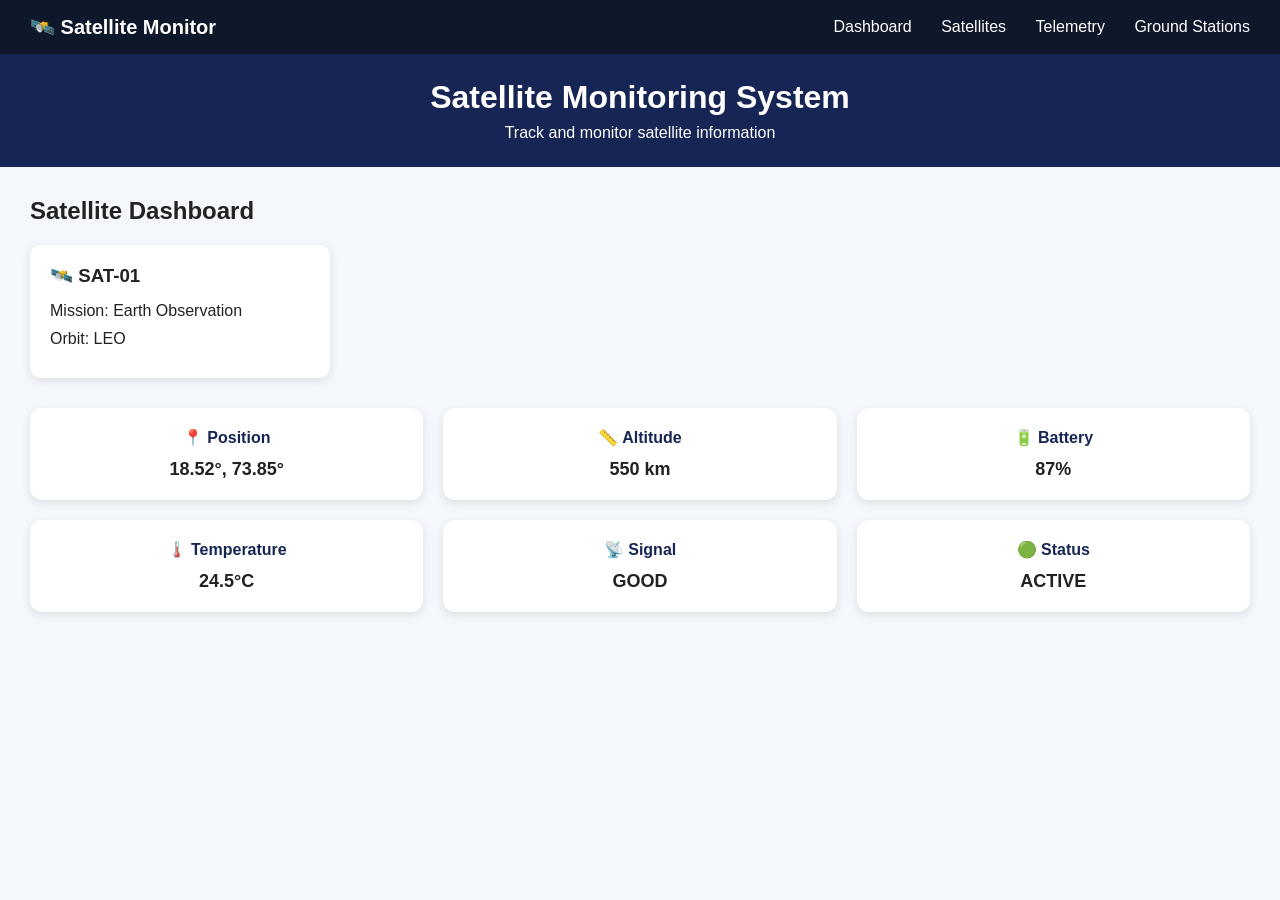
==== frontend/index.html @ 8818b7e4 "Build dashboard layout and navigation" ====
<!DOCTYPE html>
<html lang="en">

<head>
    <meta charset="UTF-8">
    <meta name="viewport" content="width=device-width, initial-scale=1.0">

    <title>Satellite Monitoring System</title>

    <link rel="stylesheet" href="style.css">
</head>

<body>

    <nav>
    <h2>🛰️ Satellite Monitor</h2>

    <div>
        <a href="index.html">Dashboard</a>
        <a href="#">Satellites</a>
        <a href="#">Telemetry</a>
        <a href="#">Ground Stations</a>
    </div>
</nav>
    <header>
        <h1>Satellite Monitoring System</h1>
        <p>Track and monitor satellite information</p>
    </header>

    <main>

    <section class="dashboard">

        <h2>Satellite Dashboard</h2>

        <div class="satellite-card">
            <h3>🛰️ SAT-01</h3>
            <p>Mission: Earth Observation</p>
            <p>Orbit: LEO</p>
        </div>

        <div class="info-grid">

            <div class="info-card">
                <h4>📍 Position</h4>
                <p>18.52°, 73.85°</p>
            </div>

            <div class="info-card">
                <h4>📏 Altitude</h4>
                <p>550 km</p>
            </div>

            <div class="info-card">
                <h4>🔋 Battery</h4>
                <p>87%</p>
            </div>

            <div class="info-card">
                <h4>🌡️ Temperature</h4>
                <p>24.5°C</p>
            </div>

            <div class="info-card">
                <h4>📡 Signal</h4>
                <p>GOOD</p>
            </div>

            <div class="info-card">
                <h4>🟢 Status</h4>
                <p>ACTIVE</p>
            </div>

        </div>

    </section>

</main>

    <script src="script.js"></script>

</body>

</html>
---- frontend/style.css ----
* {
    margin: 0;
    padding: 0;
    box-sizing: border-box;
}

body {
    font-family: Arial, sans-serif;
    background-color: #f4f7fb;
    color: #222;
}

header {
    background-color: #172554;
    color: white;
    padding: 25px;
    text-align: center;
}

header h1 {
    margin-bottom: 8px;
}

main {
    padding: 30px;
}

.dashboard h2 {
    margin-bottom: 20px;
}

.satellite-card {
    background-color: white;
    padding: 20px;
    border-radius: 10px;
    width: 300px;
    box-shadow: 0 3px 10px rgba(0, 0, 0, 0.1);
}

.satellite-card h3 {
    margin-bottom: 15px;
}

.satellite-card p {
    margin-bottom: 10px;
}

.satellite-card span {
    color: green;
    font-weight: bold;
}

.info-grid {
    display: grid;
    grid-template-columns: repeat(3, 1fr);
    gap: 20px;
    margin-top: 30px;
}

.info-card {
    background: white;
    padding: 20px;
    border-radius: 12px;
    text-align: center;
    box-shadow: 0 3px 10px rgba(0,0,0,0.1);
}

.info-card h4 {
    margin-bottom: 12px;
    color: #172554;
}

.info-card p {
    font-size: 18px;
    font-weight: bold;
}

nav {
    background-color: #0f172a;
    color: white;
    padding: 15px 30px;
    display: flex;
    justify-content: space-between;
    align-items: center;
}

nav h2 {
    font-size: 20px;
}

nav a {
    color: white;
    text-decoration: none;
    margin-left: 25px;
}

nav a:hover {
    text-decoration: underline;
}
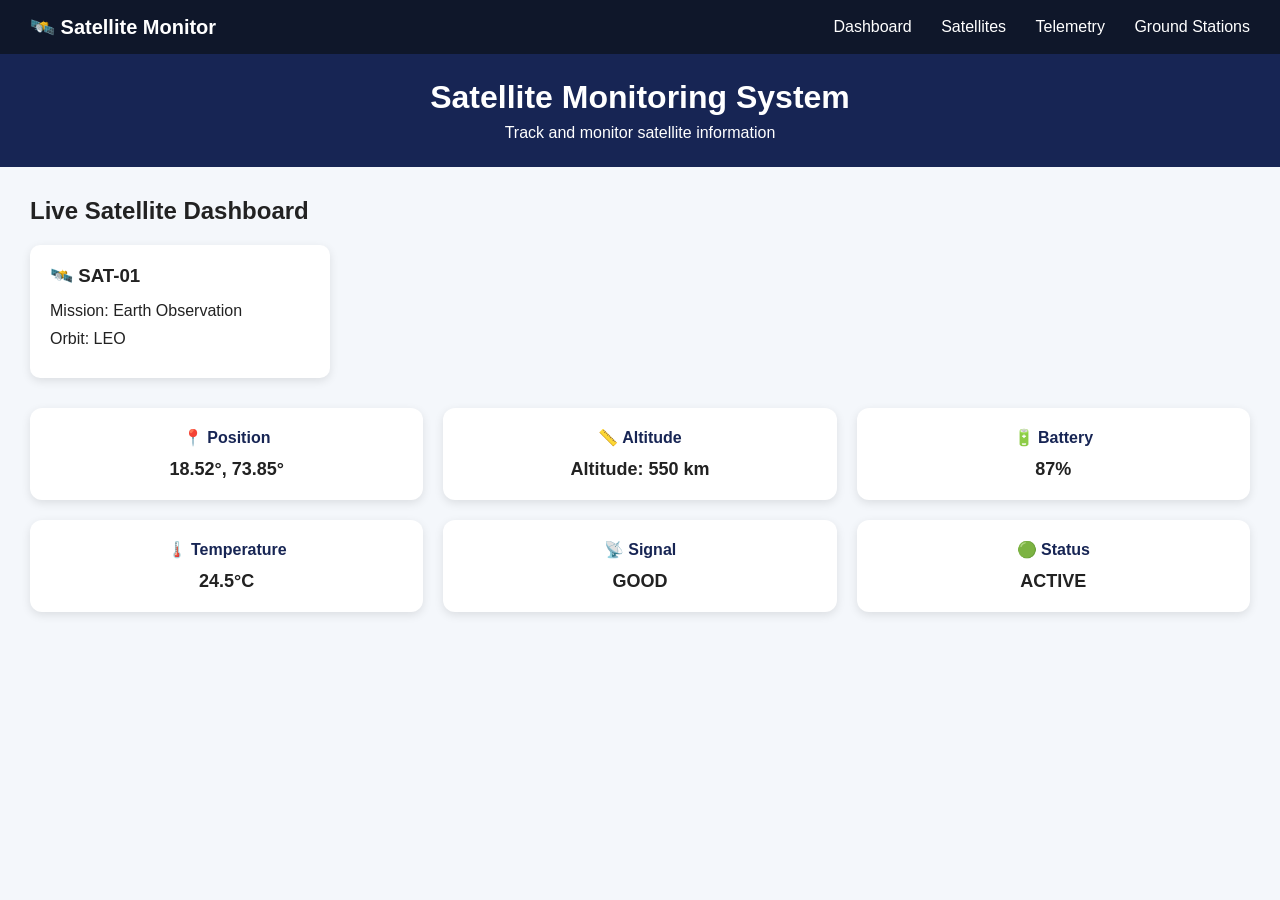
==== commit d8b4ef70: "Make satellite dashboard data dynamic" ====
--- a/frontend/index.html
+++ b/frontend/index.html
@@ -17,9 +17,9 @@
 
     <div>
         <a href="index.html">Dashboard</a>
-        <a href="#">Satellites</a>
-        <a href="#">Telemetry</a>
-        <a href="#">Ground Stations</a>
+        <a href="satellites.html">Satellites</a>
+        <a href="telemetry.html">Telemetry</a>
+        <a href="ground-stations.html">Ground Stations</a>
     </div>
 </nav>
     <header>
@@ -34,9 +34,9 @@
         <h2>Satellite Dashboard</h2>
 
         <div class="satellite-card">
-            <h3>🛰️ SAT-01</h3>
-            <p>Mission: Earth Observation</p>
-            <p>Orbit: LEO</p>
+            <h3 id="satellite-name">🛰️ SAT-01</h3>
+            <p id="satellite-mission">Mission: Earth Observation</p>
+            <p id="satellite-orbit">Orbit: LEO</p>
         </div>
 
         <div class="info-grid">
@@ -48,27 +48,27 @@
 
             <div class="info-card">
                 <h4>📏 Altitude</h4>
-                <p>550 km</p>
+                <p id="satellite-altitude">550 km</p>
             </div>
 
             <div class="info-card">
                 <h4>🔋 Battery</h4>
-                <p>87%</p>
+                <p id="satellite-battery">87%</p>
             </div>
 
             <div class="info-card">
                 <h4>🌡️ Temperature</h4>
-                <p>24.5°C</p>
+                <p id="satellite-temperature">24.5°C</p>
             </div>
 
             <div class="info-card">
                 <h4>📡 Signal</h4>
-                <p>GOOD</p>
+                <p id="satellite-signal">GOOD</p>
             </div>
 
             <div class="info-card">
                 <h4>🟢 Status</h4>
-                <p>ACTIVE</p>
+                <p id="satellite-status">ACTIVE</p>
             </div>
 
         </div>
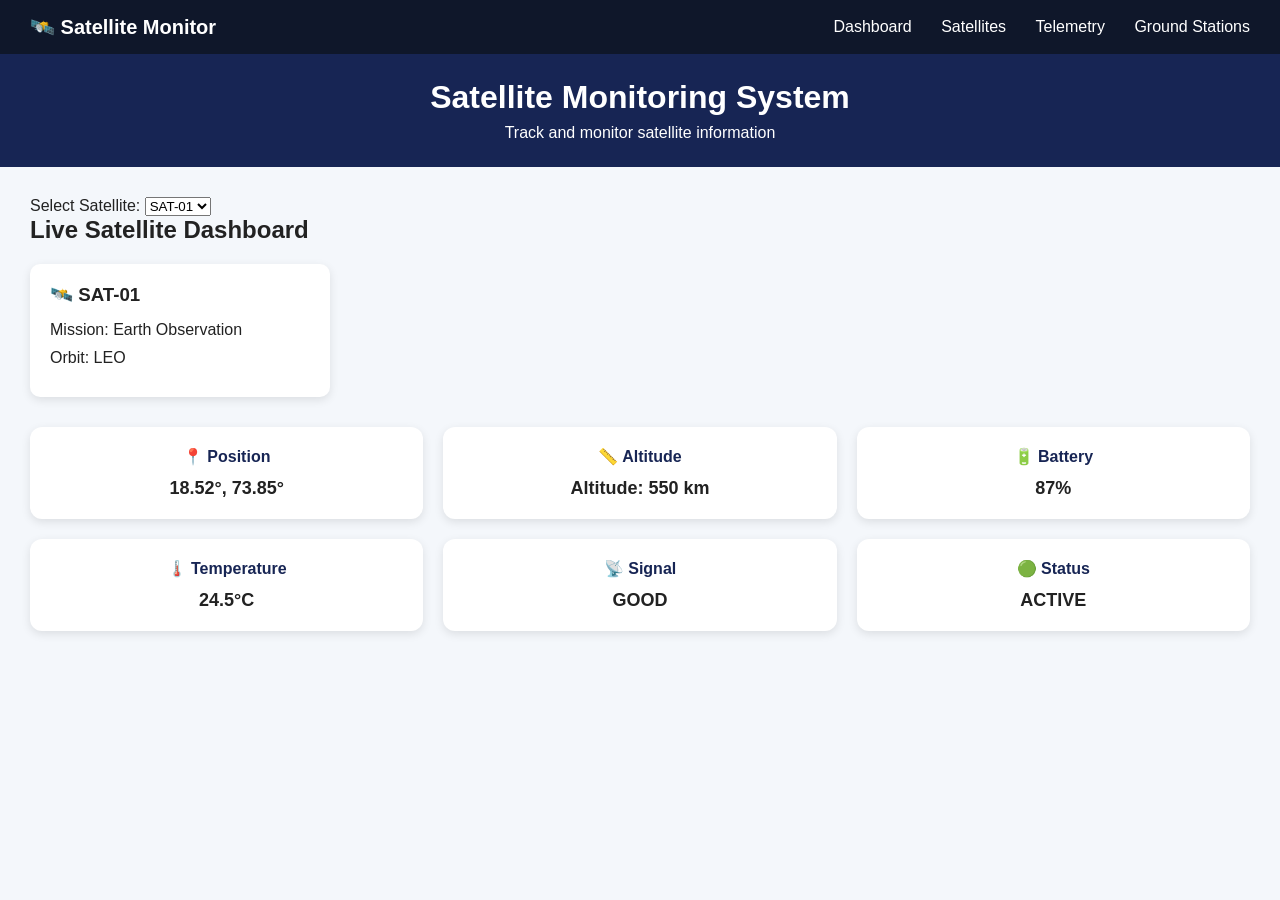
==== commit 63f0d9b6: "Add satellite selector interaction" ====
--- a/frontend/index.html
+++ b/frontend/index.html
@@ -28,6 +28,15 @@
     </header>
 
     <main>
+
+        <div class="satellite-selector">
+          <label for="satellite-select">Select Satellite:</label>
+
+          <select id="satellite-select">
+             <option value="SAT-01">SAT-01</option>
+             <option value="SAT-02">SAT-02</option>
+          </select>
+       </div>
 
     <section class="dashboard">
 
